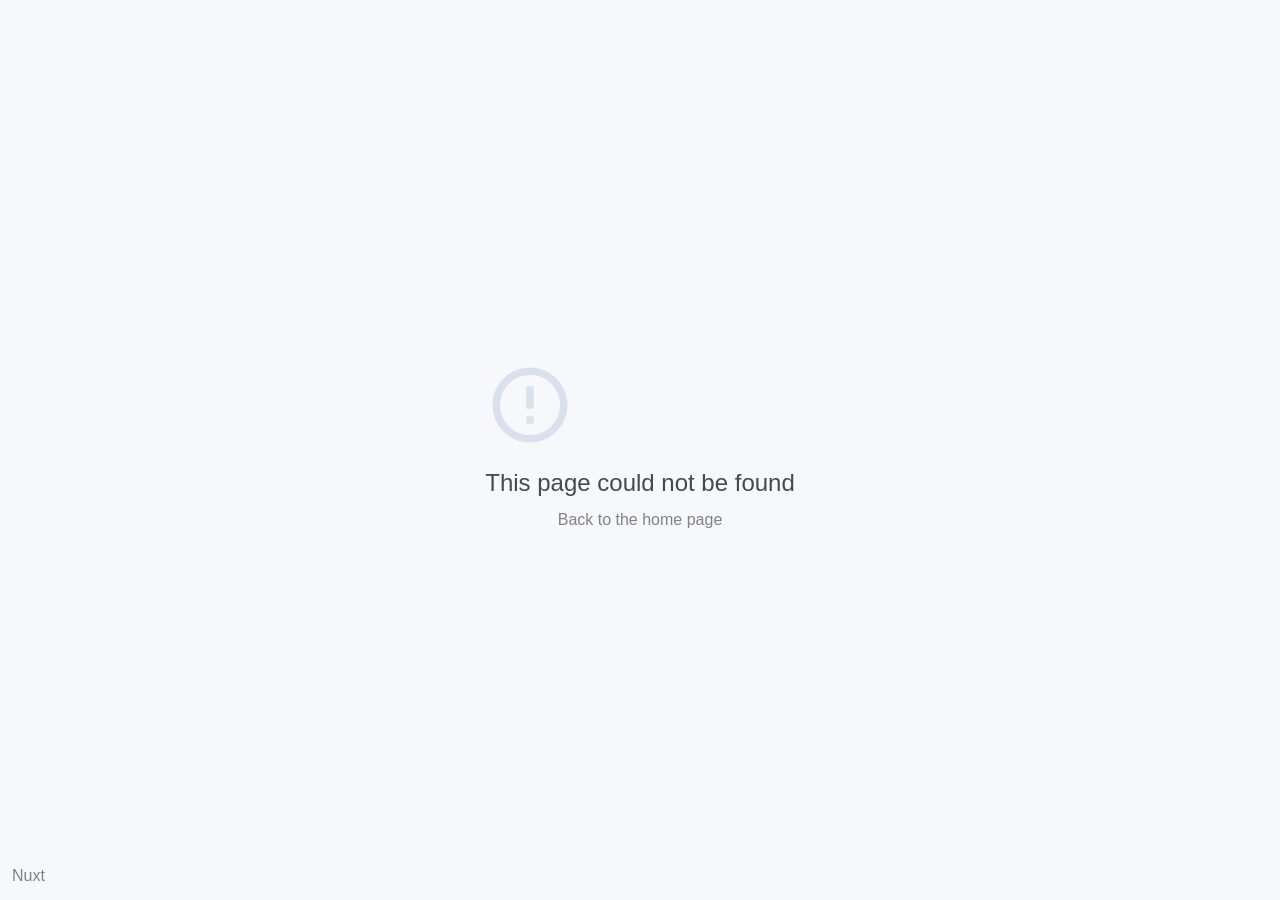
==== about/index.html @ 70c76ecb "Deploying to gh-pages from @ ExEr7um/exer7um.github.io@4873be2a1a070b3de719ade118080b0129352e33 🚀" ====
<!doctype html>
<html>
  <head>
    <title>exer7um.github.io</title><meta data-n-head="1" charset="utf-8"><meta data-n-head="1" name="viewport" content="width=device-width,initial-scale=1"><meta data-n-head="1" name="google-site-verification" content="YXzxEGAF3ahAAqmvvXPdeFxApY0wrxeFvTq2JXASDyE"><meta data-n-head="1" data-hid="description" name="description" content="Я фронтенд-разработчик из Москвы, пишу сайты на Nuxt, делаю дизайн в Sketch."><link data-n-head="1" rel="icon" type="image/x-icon" href="/favicon.ico"><link rel="preload" href="/_nuxt/ba67b3e.js" as="script"><link rel="preload" href="/_nuxt/4267da4.js" as="script"><link rel="preload" href="/_nuxt/8fe17bd.js" as="script"><link rel="preload" href="/_nuxt/229a2c9.js" as="script">
  </head>
  <body>
    <div id="__nuxt"><style>#nuxt-loading{background:#fff;visibility:hidden;opacity:0;position:absolute;left:0;right:0;top:0;bottom:0;display:flex;justify-content:center;align-items:center;flex-direction:column;animation:nuxtLoadingIn 10s ease;-webkit-animation:nuxtLoadingIn 10s ease;animation-fill-mode:forwards;overflow:hidden}@keyframes nuxtLoadingIn{0%{visibility:hidden;opacity:0}20%{visibility:visible;opacity:0}100%{visibility:visible;opacity:1}}@-webkit-keyframes nuxtLoadingIn{0%{visibility:hidden;opacity:0}20%{visibility:visible;opacity:0}100%{visibility:visible;opacity:1}}#nuxt-loading>div,#nuxt-loading>div:after{border-radius:50%;width:5rem;height:5rem}#nuxt-loading>div{font-size:10px;position:relative;text-indent:-9999em;border:.5rem solid #f5f5f5;border-left:.5rem solid #d3d3d3;-webkit-transform:translateZ(0);-ms-transform:translateZ(0);transform:translateZ(0);-webkit-animation:nuxtLoading 1.1s infinite linear;animation:nuxtLoading 1.1s infinite linear}#nuxt-loading.error>div{border-left:.5rem solid #ff4500;animation-duration:5s}@-webkit-keyframes nuxtLoading{0%{-webkit-transform:rotate(0);transform:rotate(0)}100%{-webkit-transform:rotate(360deg);transform:rotate(360deg)}}@keyframes nuxtLoading{0%{-webkit-transform:rotate(0);transform:rotate(0)}100%{-webkit-transform:rotate(360deg);transform:rotate(360deg)}}</style><script>window.addEventListener("error",function(){var e=document.getElementById("nuxt-loading");e&&(e.className+=" error")})</script><div id="nuxt-loading" aria-live="polite" role="status"><div>Loading...</div></div></div><script>window.__NUXT__={config:{_app:{basePath:"/",assetsPath:"/_nuxt/",cdnURL:null}}}</script>
  <script src="/_nuxt/ba67b3e.js"></script><script src="/_nuxt/4267da4.js"></script><script src="/_nuxt/8fe17bd.js"></script><script src="/_nuxt/229a2c9.js"></script></body>
</html>
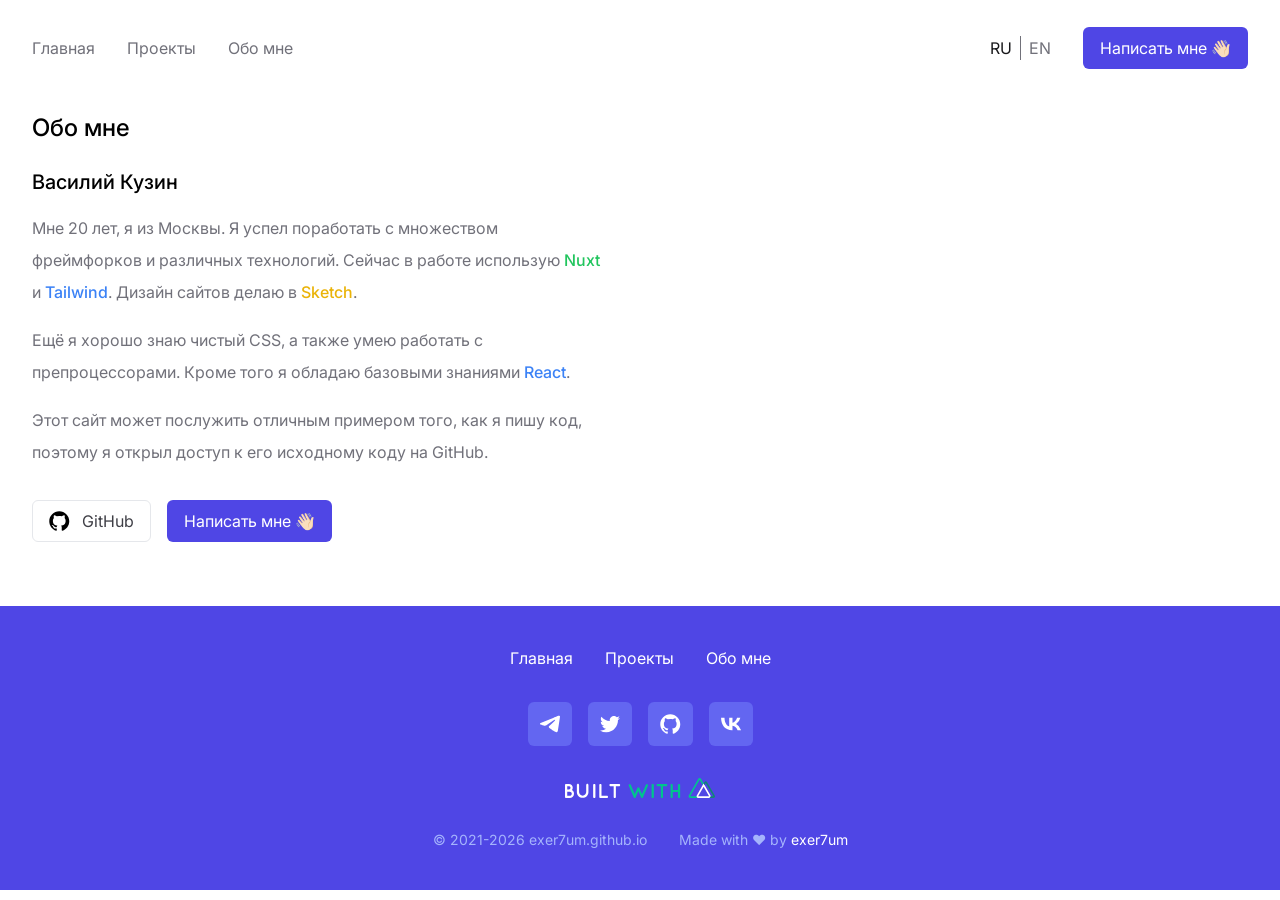
==== commit b9465949: "Deploying to gh-pages from @ ExEr7um/exer7um.github.io@df778b807d20e4845c335e596af7df854abe6a09 🚀" ====
--- a/about/index.html
+++ b/about/index.html
@@ -1,9 +1,40 @@
 <!doctype html>
-<html>
+<html data-n-head-ssr lang="ru-RU" data-n-head="%7B%22lang%22:%7B%22ssr%22:%22ru-RU%22%7D%7D">
   <head>
-    <title>exer7um.github.io</title><meta data-n-head="1" charset="utf-8"><meta data-n-head="1" name="viewport" content="width=device-width,initial-scale=1"><meta data-n-head="1" name="google-site-verification" content="YXzxEGAF3ahAAqmvvXPdeFxApY0wrxeFvTq2JXASDyE"><meta data-n-head="1" data-hid="description" name="description" content="Я фронтенд-разработчик из Москвы, пишу сайты на Nuxt, делаю дизайн в Sketch."><link data-n-head="1" rel="icon" type="image/x-icon" href="/favicon.ico"><link rel="preload" href="/_nuxt/ba67b3e.js" as="script"><link rel="preload" href="/_nuxt/4267da4.js" as="script"><link rel="preload" href="/_nuxt/8fe17bd.js" as="script"><link rel="preload" href="/_nuxt/229a2c9.js" as="script">
+    <title>Обо мне | exer7um.github.io</title><meta data-n-head="ssr" charset="utf-8"><meta data-n-head="ssr" name="viewport" content="width=device-width,initial-scale=1"><meta data-n-head="ssr" name="google-site-verification" content="YXzxEGAF3ahAAqmvvXPdeFxApY0wrxeFvTq2JXASDyE"><meta data-n-head="ssr" data-hid="description" name="description" content="Я фронтенд-разработчик из Москвы, пишу сайты на Nuxt, делаю дизайн в Sketch."><meta data-n-head="ssr" data-hid="i18n-og" property="og:locale" content="ru_RU"><meta data-n-head="ssr" data-hid="i18n-og-alt-en-US" property="og:locale:alternate" content="en_US"><link data-n-head="ssr" rel="icon" type="image/x-icon" href="/favicon.ico"><link data-n-head="ssr" data-hid="i18n-alt-ru" rel="alternate" href="https://exer7um.github.io/about" hreflang="ru"><link data-n-head="ssr" data-hid="i18n-alt-ru-RU" rel="alternate" href="https://exer7um.github.io/about" hreflang="ru-RU"><link data-n-head="ssr" data-hid="i18n-alt-en" rel="alternate" href="https://exer7um.github.io/en/about" hreflang="en"><link data-n-head="ssr" data-hid="i18n-alt-en-US" rel="alternate" href="https://exer7um.github.io/en/about" hreflang="en-US"><link data-n-head="ssr" data-hid="i18n-xd" rel="alternate" href="https://exer7um.github.io/about" hreflang="x-default"><link data-n-head="ssr" data-hid="i18n-can" rel="canonical" href="https://exer7um.github.io/about"><link rel="preload" href="/_nuxt/1008b7b.js" as="script"><link rel="preload" href="/_nuxt/827e7db.js" as="script"><link rel="preload" href="/_nuxt/d97f99a.js" as="script"><link rel="preload" href="/_nuxt/72a0e87.js" as="script"><link rel="preload" href="/_nuxt/f632c28.js" as="script"><style data-vue-ssr-id="17bc9ac2:0 10510ec3:0">/*! tailwindcss v3.0.23 | MIT License | https://tailwindcss.com*/*,::after,::before{box-sizing:border-box;border-width:0;border-style:solid;border-color:#e5e7eb}::after,::before{--tw-content:''}html{line-height:1.5;-webkit-text-size-adjust:100%;-moz-tab-size:4;-o-tab-size:4;tab-size:4;font-family:Inter,ui-sans-serif,system-ui}body{margin:0;line-height:inherit}hr{height:0;color:inherit;border-top-width:1px}abbr:where([title]){-webkit-text-decoration:underline dotted;text-decoration:underline dotted}h1,h2,h3,h4,h5,h6{font-size:inherit;font-weight:inherit}a{color:inherit;text-decoration:inherit}b,strong{font-weight:bolder}code,kbd,pre,samp{font-family:ui-monospace,SFMono-Regular,Menlo,Monaco,Consolas,"Liberation Mono","Courier New",monospace;font-size:1em}small{font-size:80%}sub,sup{font-size:75%;line-height:0;position:relative;vertical-align:baseline}sub{bottom:-.25em}sup{top:-.5em}table{text-indent:0;border-color:inherit;border-collapse:collapse}button,input,optgroup,select,textarea{font-family:inherit;font-size:100%;line-height:inherit;color:inherit;margin:0;padding:0}button,select{text-transform:none}[type=button],[type=reset],[type=submit],button{-webkit-appearance:button;background-color:transparent;background-image:none}:-moz-focusring{outline:auto}:-moz-ui-invalid{box-shadow:none}progress{vertical-align:baseline}::-webkit-inner-spin-button,::-webkit-outer-spin-button{height:auto}[type=search]{-webkit-appearance:textfield;outline-offset:-2px}::-webkit-search-decoration{-webkit-appearance:none}::-webkit-file-upload-button{-webkit-appearance:button;font:inherit}summary{display:list-item}blockquote,dd,dl,figure,h1,h2,h3,h4,h5,h6,hr,p,pre{margin:0}fieldset{margin:0;padding:0}legend{padding:0}menu,ol,ul{list-style:none;margin:0;padding:0}textarea{resize:vertical}input::-moz-placeholder,textarea::-moz-placeholder{opacity:1;color:#9ca3af}input:-ms-input-placeholder,textarea:-ms-input-placeholder{opacity:1;color:#9ca3af}input::placeholder,textarea::placeholder{opacity:1;color:#9ca3af}[role=button],button{cursor:pointer}:disabled{cursor:default}audio,canvas,embed,iframe,img,object,svg,video{display:block;vertical-align:middle}img,video{max-width:100%;height:auto}[hidden]{display:none}[multiple],[type=date],[type=datetime-local],[type=email],[type=month],[type=number],[type=password],[type=search],[type=tel],[type=text],[type=time],[type=url],[type=week],select,textarea{-webkit-appearance:none;-moz-appearance:none;appearance:none;background-color:#fff;border-color:#6b7280;border-width:1px;border-radius:0;padding-top:.5rem;padding-right:.75rem;padding-bottom:.5rem;padding-left:.75rem;font-size:1rem;line-height:1.5rem;--tw-shadow:0 0 #0000}[multiple]:focus,[type=date]:focus,[type=datetime-local]:focus,[type=email]:focus,[type=month]:focus,[type=number]:focus,[type=password]:focus,[type=search]:focus,[type=tel]:focus,[type=text]:focus,[type=time]:focus,[type=url]:focus,[type=week]:focus,select:focus,textarea:focus{outline:2px solid transparent;outline-offset:2px;--tw-ring-inset:var(--tw-empty, );/*!*//*!*/--tw-ring-offset-width:0px;--tw-ring-offset-color:#fff;--tw-ring-color:#2563eb;--tw-ring-offset-shadow:var(--tw-ring-inset) 0 0 0 var(--tw-ring-offset-width) var(--tw-ring-offset-color);--tw-ring-shadow:var(--tw-ring-inset) 0 0 0 calc(1px + var(--tw-ring-offset-width)) var(--tw-ring-color);box-shadow:var(--tw-ring-offset-shadow),var(--tw-ring-shadow),var(--tw-shadow);border-color:#2563eb}input::-moz-placeholder,textarea::-moz-placeholder{color:#6b7280;opacity:1}input:-ms-input-placeholder,textarea:-ms-input-placeholder{color:#6b7280;opacity:1}input::placeholder,textarea::placeholder{color:#6b7280;opacity:1}::-webkit-datetime-edit-fields-wrapper{padding:0}::-webkit-date-and-time-value{min-height:1.5em}::-webkit-datetime-edit,::-webkit-datetime-edit-day-field,::-webkit-datetime-edit-hour-field,::-webkit-datetime-edit-meridiem-field,::-webkit-datetime-edit-millisecond-field,::-webkit-datetime-edit-minute-field,::-webkit-datetime-edit-month-field,::-webkit-datetime-edit-second-field,::-webkit-datetime-edit-year-field{padding-top:0;padding-bottom:0}select{background-image:url("data:image/svg+xml,%3csvg xmlns='http://www.w3.org/2000/svg' fill='none' viewBox='0 0 20 20'%3e%3cpath stroke='%236b7280' stroke-linecap='round' stroke-linejoin='round' stroke-width='1.5' d='M6 8l4 4 4-4'/%3e%3c/svg%3e");background-position:right .5rem center;background-repeat:no-repeat;background-size:1.5em 1.5em;padding-right:2.5rem;-webkit-print-color-adjust:exact;color-adjust:exact}[multiple]{background-image:initial;background-position:initial;background-repeat:unset;background-size:initial;padding-right:.75rem;-webkit-print-color-adjust:unset;color-adjust:unset}[type=checkbox],[type=radio]{-webkit-appearance:none;-moz-appearance:none;appearance:none;padding:0;-webkit-print-color-adjust:exact;color-adjust:exact;display:inline-block;vertical-align:middle;background-origin:border-box;-webkit-user-select:none;-moz-user-select:none;-ms-user-select:none;user-select:none;flex-shrink:0;height:1rem;width:1rem;color:#2563eb;background-color:#fff;border-color:#6b7280;border-width:1px;--tw-shadow:0 0 #0000}[type=checkbox]{border-radius:0}[type=radio]{border-radius:100%}[type=checkbox]:focus,[type=radio]:focus{outline:2px solid transparent;outline-offset:2px;--tw-ring-inset:var(--tw-empty, );/*!*//*!*/--tw-ring-offset-width:2px;--tw-ring-offset-color:#fff;--tw-ring-color:#2563eb;--tw-ring-offset-shadow:var(--tw-ring-inset) 0 0 0 var(--tw-ring-offset-width) var(--tw-ring-offset-color);--tw-ring-shadow:var(--tw-ring-inset) 0 0 0 calc(2px + var(--tw-ring-offset-width)) var(--tw-ring-color);box-shadow:var(--tw-ring-offset-shadow),var(--tw-ring-shadow),var(--tw-shadow)}[type=checkbox]:checked,[type=radio]:checked{border-color:transparent;background-color:currentColor;background-size:100% 100%;background-position:center;background-repeat:no-repeat}[type=checkbox]:checked{background-image:url("data:image/svg+xml,%3csvg viewBox='0 0 16 16' fill='white' xmlns='http://www.w3.org/2000/svg'%3e%3cpath d='M12.207 4.793a1 1 0 010 1.414l-5 5a1 1 0 01-1.414 0l-2-2a1 1 0 011.414-1.414L6.5 9.086l4.293-4.293a1 1 0 011.414 0z'/%3e%3c/svg%3e")}[type=radio]:checked{background-image:url("data:image/svg+xml,%3csvg viewBox='0 0 16 16' fill='white' xmlns='http://www.w3.org/2000/svg'%3e%3ccircle cx='8' cy='8' r='3'/%3e%3c/svg%3e")}[type=checkbox]:checked:focus,[type=checkbox]:checked:hover,[type=radio]:checked:focus,[type=radio]:checked:hover{border-color:transparent;background-color:currentColor}[type=checkbox]:indeterminate{background-image:url("data:image/svg+xml,%3csvg xmlns='http://www.w3.org/2000/svg' fill='none' viewBox='0 0 16 16'%3e%3cpath stroke='white' stroke-linecap='round' stroke-linejoin='round' stroke-width='2' d='M4 8h8'/%3e%3c/svg%3e");border-color:transparent;background-color:currentColor;background-size:100% 100%;background-position:center;background-repeat:no-repeat}[type=checkbox]:indeterminate:focus,[type=checkbox]:indeterminate:hover{border-color:transparent;background-color:currentColor}[type=file]{background:unset;border-color:inherit;border-width:0;border-radius:0;padding:0;font-size:unset;line-height:inherit}[type=file]:focus{outline:1px auto -webkit-focus-ring-color}*{transition-property:color,background-color,border-color,fill,stroke,opacity,box-shadow,transform,filter,-webkit-text-decoration-color,-webkit-backdrop-filter;transition-property:color,background-color,border-color,text-decoration-color,fill,stroke,opacity,box-shadow,transform,filter,backdrop-filter;transition-property:color,background-color,border-color,text-decoration-color,fill,stroke,opacity,box-shadow,transform,filter,backdrop-filter,-webkit-text-decoration-color,-webkit-backdrop-filter;transition-timing-function:cubic-bezier(.4,0,.2,1);transition-duration:150ms}@media (prefers-color-scheme:dark){body{--tw-bg-opacity:1;background-color:rgb(24 24 27 / var(--tw-bg-opacity))}}h1{font-size:2.25rem;line-height:2.5rem;font-weight:500}@media (prefers-color-scheme:dark){h1{--tw-text-opacity:1;color:rgb(255 255 255 / var(--tw-text-opacity))}}h2{font-size:1.5rem;line-height:2rem;font-weight:500}@media (prefers-color-scheme:dark){h2{--tw-text-opacity:1;color:rgb(255 255 255 / var(--tw-text-opacity))}}h3{font-size:1.25rem;line-height:1.75rem;font-weight:500}@media (prefers-color-scheme:dark){h3{--tw-text-opacity:1;color:rgb(255 255 255 / var(--tw-text-opacity))}}h4{font-size:1.125rem;line-height:1.75rem;font-weight:500}@media (prefers-color-scheme:dark){h4{--tw-text-opacity:1;color:rgb(255 255 255 / var(--tw-text-opacity))}}p{line-height:2;--tw-text-opacity:1;color:rgb(113 113 122 / var(--tw-text-opacity))}@media (prefers-color-scheme:dark){p{--tw-text-opacity:1;color:rgb(161 161 170 / var(--tw-text-opacity))}}*,::after,::before{--tw-translate-x:0;--tw-translate-y:0;--tw-rotate:0;--tw-skew-x:0;--tw-skew-y:0;--tw-scale-x:1;--tw-scale-y:1;--tw-scroll-snap-strictness:proximity;--tw-ring-offset-width:0px;--tw-ring-offset-color:#fff;--tw-ring-color:rgb(59 130 246 / 0.5);--tw-ring-offset-shadow:0 0 #0000;--tw-ring-shadow:0 0 #0000;--tw-shadow:0 0 #0000;--tw-shadow-colored:0 0 #0000}.container{width:100%;margin-right:auto;margin-left:auto;padding-right:2rem;padding-left:2rem}@media (min-width:640px){.container{max-width:640px}}@media (min-width:768px){.container{max-width:768px}}@media (min-width:1024px){.container{max-width:1024px}}@media (min-width:1280px){.container{max-width:1280px}}@media (min-width:1536px){.container{max-width:1536px}}.static{position:static}.fixed{position:fixed}.absolute{position:absolute}.relative{position:relative}.inset-0{top:0;right:0;bottom:0;left:0}.top-full{top:100%}.left-0{left:0}.z-20{z-index:20}.z-10{z-index:10}.col-span-1{grid-column:span 1/span 1}.my-4{margin-top:1rem;margin-bottom:1rem}.my-16{margin-top:4rem;margin-bottom:4rem}.mt-6{margin-top:1.5rem}.mt-4{margin-top:1rem}.mt-8{margin-top:2rem}.mr-3{margin-right:.75rem}.mb-6{margin-bottom:1.5rem}.-ml-2{margin-left:-.5rem}.mt-3{margin-top:.75rem}.ml-1{margin-left:.25rem}.mb-7{margin-bottom:1.75rem}.mt-16{margin-top:4rem}.mr-6{margin-right:1.5rem}.mb-4{margin-bottom:1rem}.mb-8{margin-bottom:2rem}.mb-1{margin-bottom:.25rem}.flex{display:flex}.inline-flex{display:inline-flex}.grid{display:grid}.hidden{display:none}.aspect-square{aspect-ratio:1/1}.h-full{height:100%}.h-40{height:10rem}.h-7{height:1.75rem}.h-4{height:1rem}.h-6{height:1.5rem}.h-5{height:1.25rem}.h-24{height:6rem}.h-12{height:3rem}.max-h-full{max-height:100%}.min-h-\[10rem\]{min-height:10rem}.w-full{width:100%}.w-3\/4{width:75%}.w-1\/2{width:50%}.w-12{width:3rem}.w-28{width:7rem}.w-max{width:-webkit-max-content;width:-moz-max-content;width:max-content}.w-4{width:1rem}.w-6{width:1.5rem}.w-5{width:1.25rem}.max-w-xl{max-width:36rem}.max-w-full{max-width:100%}.max-w-xs{max-width:20rem}.max-w-sm{max-width:24rem}.transform{transform:translate(var(--tw-translate-x),var(--tw-translate-y)) rotate(var(--tw-rotate)) skewX(var(--tw-skew-x)) skewY(var(--tw-skew-y)) scaleX(var(--tw-scale-x)) scaleY(var(--tw-scale-y))}@-webkit-keyframes pulse{50%{opacity:.5}}@keyframes pulse{50%{opacity:.5}}.animate-pulse{-webkit-animation:pulse 2s cubic-bezier(.4,0,.6,1) infinite;animation:pulse 2s cubic-bezier(.4,0,.6,1) infinite}@-webkit-keyframes spin{to{transform:rotate(360deg)}}@keyframes spin{to{transform:rotate(360deg)}}.animate-spin{-webkit-animation:spin 1s linear infinite;animation:spin 1s linear infinite}.cursor-pointer{cursor:pointer}.cursor-default{cursor:default}.select-none{-webkit-user-select:none;-moz-user-select:none;-ms-user-select:none;user-select:none}.resize-none{resize:none}.grid-cols-1{grid-template-columns:repeat(1,minmax(0,1fr))}.flex-col{flex-direction:column}.flex-wrap{flex-wrap:wrap}.items-start{align-items:flex-start}.items-center{align-items:center}.justify-center{justify-content:center}.justify-between{justify-content:space-between}.justify-around{justify-content:space-around}.gap-4{gap:1rem}.gap-x-4{-moz-column-gap:1rem;column-gap:1rem}.gap-x-2{-moz-column-gap:.5rem;column-gap:.5rem}.gap-y-8{row-gap:2rem}.gap-y-4{row-gap:1rem}.gap-x-0{-moz-column-gap:0;column-gap:0}.gap-y-6{row-gap:1.5rem}.divide-x>:not([hidden])~:not([hidden]){--tw-divide-x-reverse:0;border-right-width:calc(1px * var(--tw-divide-x-reverse));border-left-width:calc(1px * calc(1 - var(--tw-divide-x-reverse)))}.divide-zinc-500>:not([hidden])~:not([hidden]){--tw-divide-opacity:1;border-color:rgb(113 113 122 / var(--tw-divide-opacity))}.overflow-hidden{overflow:hidden}.rounded-md{border-radius:.375rem}.rounded-xl{border-radius:.75rem}.rounded-full{border-radius:9999px}.rounded-t-md{border-top-left-radius:.375rem;border-top-right-radius:.375rem}.border{border-width:1px}.border-b{border-bottom-width:1px}.border-transparent{border-color:transparent}.bg-white{--tw-bg-opacity:1;background-color:rgb(255 255 255 / var(--tw-bg-opacity))}.bg-indigo-500{--tw-bg-opacity:1;background-color:rgb(99 102 241 / var(--tw-bg-opacity))}.bg-zinc-200{--tw-bg-opacity:1;background-color:rgb(228 228 231 / var(--tw-bg-opacity))}.bg-indigo-600{--tw-bg-opacity:1;background-color:rgb(79 70 229 / var(--tw-bg-opacity))}.bg-zinc-500\/30{background-color:rgb(113 113 122 / .3)}.bg-red-100{--tw-bg-opacity:1;background-color:rgb(254 226 226 / var(--tw-bg-opacity))}.bg-green-100{--tw-bg-opacity:1;background-color:rgb(220 252 231 / var(--tw-bg-opacity))}.bg-zinc-100{--tw-bg-opacity:1;background-color:rgb(244 244 245 / var(--tw-bg-opacity))}.fill-current{fill:currentColor}.p-3{padding:.75rem}.p-8{padding:2rem}.p-5{padding:1.25rem}.p-0\.5{padding:.125rem}.p-0{padding:0}.py-2{padding-top:.5rem;padding-bottom:.5rem}.px-4{padding-left:1rem;padding-right:1rem}.px-3{padding-left:.75rem;padding-right:.75rem}.py-10{padding-top:2.5rem;padding-bottom:2.5rem}.px-2{padding-left:.5rem;padding-right:.5rem}.py-1{padding-top:.25rem;padding-bottom:.25rem}.px-6{padding-left:1.5rem;padding-right:1.5rem}.py-12{padding-top:3rem;padding-bottom:3rem}.pt-2{padding-top:.5rem}.pb-8{padding-bottom:2rem}.text-center{text-align:center}.text-sm{font-size:.875rem;line-height:1.25rem}.text-xl{font-size:1.25rem;line-height:1.75rem}.font-medium{font-weight:500}.font-normal{font-weight:400}.text-green-500{--tw-text-opacity:1;color:rgb(34 197 94 / var(--tw-text-opacity))}.text-blue-500{--tw-text-opacity:1;color:rgb(59 130 246 / var(--tw-text-opacity))}.text-yellow-500{--tw-text-opacity:1;color:rgb(234 179 8 / var(--tw-text-opacity))}.text-zinc-700{--tw-text-opacity:1;color:rgb(63 63 70 / var(--tw-text-opacity))}.text-black{--tw-text-opacity:1;color:rgb(0 0 0 / var(--tw-text-opacity))}.text-white{--tw-text-opacity:1;color:rgb(255 255 255 / var(--tw-text-opacity))}.text-zinc-400{--tw-text-opacity:1;color:rgb(161 161 170 / var(--tw-text-opacity))}.text-indigo-600{--tw-text-opacity:1;color:rgb(79 70 229 / var(--tw-text-opacity))}.text-red-500{--tw-text-opacity:1;color:rgb(239 68 68 / var(--tw-text-opacity))}.text-red-700{--tw-text-opacity:1;color:rgb(185 28 28 / var(--tw-text-opacity))}.text-indigo-300{--tw-text-opacity:1;color:rgb(165 180 252 / var(--tw-text-opacity))}.text-zinc-500{--tw-text-opacity:1;color:rgb(113 113 122 / var(--tw-text-opacity))}.\!text-zinc-900{--tw-text-opacity:1!important;color:rgb(24 24 27 / var(--tw-text-opacity))!important}.text-zinc-900{--tw-text-opacity:1;color:rgb(24 24 27 / var(--tw-text-opacity))}.text-green-700{--tw-text-opacity:1;color:rgb(21 128 61 / var(--tw-text-opacity))}.opacity-25{opacity:.25}.opacity-75{opacity:.75}.backdrop-blur{--tw-backdrop-blur:blur(8px);-webkit-backdrop-filter:var(--tw-backdrop-blur) var(--tw-backdrop-brightness) var(--tw-backdrop-contrast) var(--tw-backdrop-grayscale) var(--tw-backdrop-hue-rotate) var(--tw-backdrop-invert) var(--tw-backdrop-opacity) var(--tw-backdrop-saturate) var(--tw-backdrop-sepia);backdrop-filter:var(--tw-backdrop-blur) var(--tw-backdrop-brightness) var(--tw-backdrop-contrast) var(--tw-backdrop-grayscale) var(--tw-backdrop-hue-rotate) var(--tw-backdrop-invert) var(--tw-backdrop-opacity) var(--tw-backdrop-saturate) var(--tw-backdrop-sepia)}.transition{transition-property:color,background-color,border-color,fill,stroke,opacity,box-shadow,transform,filter,-webkit-text-decoration-color,-webkit-backdrop-filter;transition-property:color,background-color,border-color,text-decoration-color,fill,stroke,opacity,box-shadow,transform,filter,backdrop-filter;transition-property:color,background-color,border-color,text-decoration-color,fill,stroke,opacity,box-shadow,transform,filter,backdrop-filter,-webkit-text-decoration-color,-webkit-backdrop-filter;transition-timing-function:cubic-bezier(.4,0,.2,1);transition-duration:150ms}.page-enter-active,.page-leave-active{transition-property:color,background-color,border-color,fill,stroke,opacity,box-shadow,transform,filter,-webkit-text-decoration-color,-webkit-backdrop-filter;transition-property:color,background-color,border-color,text-decoration-color,fill,stroke,opacity,box-shadow,transform,filter,backdrop-filter;transition-property:color,background-color,border-color,text-decoration-color,fill,stroke,opacity,box-shadow,transform,filter,backdrop-filter,-webkit-text-decoration-color,-webkit-backdrop-filter;transition-timing-function:cubic-bezier(.4,0,.2,1);transition-duration:150ms}.page-enter,.page-leave-active{--tw-scale-x:.75;--tw-scale-y:.75;transform:translate(var(--tw-translate-x),var(--tw-translate-y)) rotate(var(--tw-rotate)) skewX(var(--tw-skew-x)) skewY(var(--tw-skew-y)) scaleX(var(--tw-scale-x)) scaleY(var(--tw-scale-y));opacity:0}.popup-enter-active,.popup-leave-active{transition-property:color,background-color,border-color,fill,stroke,opacity,box-shadow,transform,filter,-webkit-text-decoration-color,-webkit-backdrop-filter;transition-property:color,background-color,border-color,text-decoration-color,fill,stroke,opacity,box-shadow,transform,filter,backdrop-filter;transition-property:color,background-color,border-color,text-decoration-color,fill,stroke,opacity,box-shadow,transform,filter,backdrop-filter,-webkit-text-decoration-color,-webkit-backdrop-filter;transition-timing-function:cubic-bezier(.4,0,.2,1);transition-duration:150ms}.popup-enter,.popup-leave-to{opacity:0}.popup-enter-active .bg-white,.popup-leave-active .bg-white{transition-property:color,background-color,border-color,fill,stroke,opacity,box-shadow,transform,filter,-webkit-text-decoration-color,-webkit-backdrop-filter;transition-property:color,background-color,border-color,text-decoration-color,fill,stroke,opacity,box-shadow,transform,filter,backdrop-filter;transition-property:color,background-color,border-color,text-decoration-color,fill,stroke,opacity,box-shadow,transform,filter,backdrop-filter,-webkit-text-decoration-color,-webkit-backdrop-filter;transition-timing-function:cubic-bezier(.4,0,.2,1);transition-duration:150ms}.popup-enter .bg-white,.popup-leave-to .bg-white{--tw-scale-x:0;--tw-scale-y:0;transform:translate(var(--tw-translate-x),var(--tw-translate-y)) rotate(var(--tw-rotate)) skewX(var(--tw-skew-x)) skewY(var(--tw-skew-y)) scaleX(var(--tw-scale-x)) scaleY(var(--tw-scale-y));opacity:0}.hover\:bg-zinc-50:hover{--tw-bg-opacity:1;background-color:rgb(250 250 250 / var(--tw-bg-opacity))}.hover\:bg-indigo-400:hover{--tw-bg-opacity:1;background-color:rgb(129 140 248 / var(--tw-bg-opacity))}.hover\:bg-indigo-700:hover{--tw-bg-opacity:1;background-color:rgb(67 56 202 / var(--tw-bg-opacity))}.hover\:text-indigo-800:hover{--tw-text-opacity:1;color:rgb(55 48 163 / var(--tw-text-opacity))}.hover\:text-zinc-300:hover{--tw-text-opacity:1;color:rgb(212 212 216 / var(--tw-text-opacity))}.hover\:text-zinc-900:hover{--tw-text-opacity:1;color:rgb(24 24 27 / var(--tw-text-opacity))}.focus\:border-indigo-600:focus{--tw-border-opacity:1;border-color:rgb(79 70 229 / var(--tw-border-opacity))}.focus\:ring-indigo-600:focus{--tw-ring-opacity:1;--tw-ring-color:rgb(79 70 229 / var(--tw-ring-opacity))}.disabled\:cursor-not-allowed:disabled{cursor:not-allowed}.disabled\:opacity-50:disabled{opacity:.5}.group:hover .group-hover\:text-indigo-800{--tw-text-opacity:1;color:rgb(55 48 163 / var(--tw-text-opacity))}@media (prefers-color-scheme:dark){.dark\:border-0{border-width:0}.dark\:border-transparent{border-color:transparent}.dark\:border-zinc-600{--tw-border-opacity:1;border-color:rgb(82 82 91 / var(--tw-border-opacity))}.dark\:bg-zinc-800{--tw-bg-opacity:1;background-color:rgb(39 39 42 / var(--tw-bg-opacity))}.dark\:bg-zinc-900{--tw-bg-opacity:1;background-color:rgb(24 24 27 / var(--tw-bg-opacity))}.dark\:bg-zinc-700{--tw-bg-opacity:1;background-color:rgb(63 63 70 / var(--tw-bg-opacity))}.dark\:bg-indigo-700{--tw-bg-opacity:1;background-color:rgb(67 56 202 / var(--tw-bg-opacity))}.dark\:bg-zinc-900\/30{background-color:rgb(24 24 27 / .3)}.dark\:bg-red-800{--tw-bg-opacity:1;background-color:rgb(153 27 27 / var(--tw-bg-opacity))}.dark\:bg-green-800{--tw-bg-opacity:1;background-color:rgb(22 101 52 / var(--tw-bg-opacity))}.dark\:text-green-400{--tw-text-opacity:1;color:rgb(74 222 128 / var(--tw-text-opacity))}.dark\:text-blue-400{--tw-text-opacity:1;color:rgb(96 165 250 / var(--tw-text-opacity))}.dark\:text-yellow-400{--tw-text-opacity:1;color:rgb(250 204 21 / var(--tw-text-opacity))}.dark\:text-zinc-300{--tw-text-opacity:1;color:rgb(212 212 216 / var(--tw-text-opacity))}.dark\:text-white{--tw-text-opacity:1;color:rgb(255 255 255 / var(--tw-text-opacity))}.dark\:text-indigo-400{--tw-text-opacity:1;color:rgb(129 140 248 / var(--tw-text-opacity))}.dark\:text-red-400{--tw-text-opacity:1;color:rgb(248 113 113 / var(--tw-text-opacity))}.dark\:text-red-300{--tw-text-opacity:1;color:rgb(252 165 165 / var(--tw-text-opacity))}.dark\:text-zinc-400{--tw-text-opacity:1;color:rgb(161 161 170 / var(--tw-text-opacity))}.dark\:\!text-zinc-100{--tw-text-opacity:1!important;color:rgb(244 244 245 / var(--tw-text-opacity))!important}.dark\:text-red-200{--tw-text-opacity:1;color:rgb(254 202 202 / var(--tw-text-opacity))}.dark\:text-green-200{--tw-text-opacity:1;color:rgb(187 247 208 / var(--tw-text-opacity))}.dark\:placeholder-zinc-400::-moz-placeholder{--tw-placeholder-opacity:1;color:rgb(161 161 170 / var(--tw-placeholder-opacity))}.dark\:placeholder-zinc-400:-ms-input-placeholder{--tw-placeholder-opacity:1;color:rgb(161 161 170 / var(--tw-placeholder-opacity))}.dark\:placeholder-zinc-400::placeholder{--tw-placeholder-opacity:1;color:rgb(161 161 170 / var(--tw-placeholder-opacity))}.dark\:hover\:bg-zinc-700:hover{--tw-bg-opacity:1;background-color:rgb(63 63 70 / var(--tw-bg-opacity))}.dark\:hover\:bg-zinc-600:hover{--tw-bg-opacity:1;background-color:rgb(82 82 91 / var(--tw-bg-opacity))}.dark\:hover\:bg-indigo-600:hover{--tw-bg-opacity:1;background-color:rgb(79 70 229 / var(--tw-bg-opacity))}.dark\:hover\:text-indigo-300:hover{--tw-text-opacity:1;color:rgb(165 180 252 / var(--tw-text-opacity))}.dark\:hover\:text-zinc-100:hover{--tw-text-opacity:1;color:rgb(244 244 245 / var(--tw-text-opacity))}.dark\:focus\:border-indigo-500:focus{--tw-border-opacity:1;border-color:rgb(99 102 241 / var(--tw-border-opacity))}.dark\:focus\:ring-indigo-500:focus{--tw-ring-opacity:1;--tw-ring-color:rgb(99 102 241 / var(--tw-ring-opacity))}.group:hover .dark\:group-hover\:text-indigo-300{--tw-text-opacity:1;color:rgb(165 180 252 / var(--tw-text-opacity))}}@media (min-width:640px){.sm\:grid-cols-2{grid-template-columns:repeat(2,minmax(0,1fr))}}@media (min-width:768px){.md\:col-span-2{grid-column:span 2/span 2}.md\:flex{display:flex}.md\:hidden{display:none}.md\:w-max{width:-webkit-max-content;width:-moz-max-content;width:max-content}.md\:grid-cols-2{grid-template-columns:repeat(2,minmax(0,1fr))}.md\:flex-row{flex-direction:row}.md\:gap-x-8{-moz-column-gap:2rem;column-gap:2rem}.md\:gap-y-0{row-gap:0}.md\:p-0{padding:0}}@media (min-width:1024px){.lg\:flex{display:flex}.lg\:hidden{display:none}}@media (min-width:1280px){.xl\:grid-cols-4{grid-template-columns:repeat(4,minmax(0,1fr))}}.nuxt-link-exact-active.not-white[data-v-19045208]{--tw-text-opacity:1;color:rgb(24 24 27 / var(--tw-text-opacity))}@media (prefers-color-scheme:dark){.nuxt-link-exact-active.not-white[data-v-19045208]{--tw-text-opacity:1;color:rgb(244 244 245 / var(--tw-text-opacity))}}</style><link rel="preload" href="/_nuxt/static/1669630104/about/state.js" as="script"><link rel="preload" href="/_nuxt/static/1669630104/about/payload.js" as="script"><link rel="preload" href="/_nuxt/static/1669630104/manifest.js" as="script">
   </head>
   <body>
-    <div id="__nuxt"><style>#nuxt-loading{background:#fff;visibility:hidden;opacity:0;position:absolute;left:0;right:0;top:0;bottom:0;display:flex;justify-content:center;align-items:center;flex-direction:column;animation:nuxtLoadingIn 10s ease;-webkit-animation:nuxtLoadingIn 10s ease;animation-fill-mode:forwards;overflow:hidden}@keyframes nuxtLoadingIn{0%{visibility:hidden;opacity:0}20%{visibility:visible;opacity:0}100%{visibility:visible;opacity:1}}@-webkit-keyframes nuxtLoadingIn{0%{visibility:hidden;opacity:0}20%{visibility:visible;opacity:0}100%{visibility:visible;opacity:1}}#nuxt-loading>div,#nuxt-loading>div:after{border-radius:50%;width:5rem;height:5rem}#nuxt-loading>div{font-size:10px;position:relative;text-indent:-9999em;border:.5rem solid #f5f5f5;border-left:.5rem solid #d3d3d3;-webkit-transform:translateZ(0);-ms-transform:translateZ(0);transform:translateZ(0);-webkit-animation:nuxtLoading 1.1s infinite linear;animation:nuxtLoading 1.1s infinite linear}#nuxt-loading.error>div{border-left:.5rem solid #ff4500;animation-duration:5s}@-webkit-keyframes nuxtLoading{0%{-webkit-transform:rotate(0);transform:rotate(0)}100%{-webkit-transform:rotate(360deg);transform:rotate(360deg)}}@keyframes nuxtLoading{0%{-webkit-transform:rotate(0);transform:rotate(0)}100%{-webkit-transform:rotate(360deg);transform:rotate(360deg)}}</style><script>window.addEventListener("error",function(){var e=document.getElementById("nuxt-loading");e&&(e.className+=" error")})</script><div id="nuxt-loading" aria-live="polite" role="status"><div>Loading...</div></div></div><script>window.__NUXT__={config:{_app:{basePath:"/",assetsPath:"/_nuxt/",cdnURL:null}}}</script>
-  <script src="/_nuxt/ba67b3e.js"></script><script src="/_nuxt/4267da4.js"></script><script src="/_nuxt/8fe17bd.js"></script><script src="/_nuxt/229a2c9.js"></script></body>
+    <div data-server-rendered="true" id="__nuxt"><div id="__layout"><div><header class="container relative flex h-24 items-center justify-between"><button to="" class="flex w-max items-center justify-center gap-x-2 rounded-md border py-2 px-4 lg:hidden text-zinc-700 hover:bg-zinc-50 dark:text-zinc-300 dark:bg-zinc-800 dark:border-transparent dark:hover:bg-zinc-700"><div class="flex items-center justify-center fill-current text-black dark:text-white"><svg xmlns="http://www.w3.org/2000/svg" class="h-5 w-5" fill="none" viewBox="0 0 24 24" stroke="currentColor"><path stroke-linecap="round" stroke-linejoin="round" stroke-width="2" d="M4 6h16M4 12h16M4 18h7"/></svg></div> <span>Меню</span></button> <!----> <nav class="flex hidden lg:flex md:gap-x-8" data-v-19045208><a href="/" class="nuxt-link-active not-white text-zinc-500 hover:text-zinc-900 dark:text-zinc-400 dark:hover:text-zinc-100 px-4 py-1 md:p-0" data-v-19045208>
+    Главная
+  </a><a href="/projects" class="not-white text-zinc-500 hover:text-zinc-900 dark:text-zinc-400 dark:hover:text-zinc-100 px-4 py-1 md:p-0" data-v-19045208>
+    Проекты
+  </a><a href="/about" aria-current="page" class="nuxt-link-exact-active nuxt-link-active not-white text-zinc-500 hover:text-zinc-900 dark:text-zinc-400 dark:hover:text-zinc-100 px-4 py-1 md:p-0" data-v-19045208>
+    Обо мне
+  </a></nav> <div class="flex items-center"><div class="mr-6 flex items-center divide-x divide-zinc-500 hidden md:flex"><a href="/about" aria-current="page" class="cursor-pointer px-2 text-zinc-500 hover:text-zinc-900 dark:hover:text-zinc-100 nuxt-link-exact-active nuxt-link-active !text-zinc-900 dark:!text-zinc-100">RU</a><a href="/en/about" class="cursor-pointer px-2 text-zinc-500 hover:text-zinc-900 dark:hover:text-zinc-100">EN</a></div> <div><a href="/message" class="flex w-max items-center justify-center gap-x-2 rounded-md border py-2 px-4 border-transparent text-white bg-indigo-600 hover:bg-indigo-700 dark:bg-indigo-700 dark:hover:bg-indigo-600"><!----> <span>Написать мне 👋🏻</span></a></div></div></header> <main><div class="container"><div class="mt-4"><h2>Обо мне</h2> <h3 class="mt-6">Василий Кузин</h3> <p class="mt-4 max-w-xl">
+    Мне
+    20
+    лет, я из Москвы. Я успел поработать с множеством фреймфорков и различных технологий. Сейчас в работе использую
+    <span class="font-medium text-green-500 dark:text-green-400">Nuxt</span>
+    и
+    <span class="font-medium text-blue-500 dark:text-blue-400">Tailwind</span>.
+    Дизайн сайтов делаю в
+    <span class="font-medium text-yellow-500 dark:text-yellow-400">Sketch</span>.
+  </p> <p class="mt-4 max-w-xl">
+    Ещё я хорошо знаю чистый CSS, а также умею работать с препроцессорами. Кроме того я обладаю базовыми знаниями
+    <span class="font-medium text-blue-500 dark:text-blue-400">React</span>.
+  </p> <p class="mt-4 max-w-xl">
+    Этот сайт может послужить отличным примером того, как я пишу код, поэтому я открыл доступ к его исходному коду на GitHub.
+  </p> <div class="mt-8 flex gap-x-4"><a href="https://github.com/ExEr7um/exer7um.github.io" target="_blank" class="flex items-center justify-center rounded-md border py-2 px-4 text-zinc-700 hover:bg-zinc-50 dark:border-transparent dark:bg-zinc-800 dark:text-zinc-300 dark:hover:bg-zinc-700"><div class="mr-3 fill-current text-black dark:text-white"><svg width="21" height="20" xmlns="http://www.w3.org/2000/svg"><path d="M10.26.193c-5.522 0-10 4.477-10 10 0 4.418 2.865 8.166 6.839 9.489.5.092.682-.217.682-.482 0-.237-.008-.866-.013-1.7-2.782.603-3.369-1.342-3.369-1.342-.454-1.155-1.11-1.462-1.11-1.462-.908-.62.069-.608.069-.608 1.003.07 1.531 1.03 1.531 1.03.892 1.529 2.341 1.087 2.91.831.092-.646.35-1.086.636-1.336-2.22-.253-4.555-1.11-4.555-4.943 0-1.091.39-1.984 1.029-2.683-.103-.253-.446-1.27.098-2.647 0 0 .84-.268 2.75 1.026a9.578 9.578 0 0 1 2.503-.337c.85.004 1.705.114 2.504.337C14.673 4.072 15.51 4.34 15.51 4.34c.546 1.377.203 2.394.1 2.647.64.699 1.028 1.592 1.028 2.683 0 3.842-2.339 4.687-4.566 4.935.359.309.678.919.678 1.852 0 1.336-.012 2.415-.012 2.743 0 .267.18.579.688.481 3.97-1.325 6.833-5.07 6.833-9.488 0-5.523-4.478-10-10-10"/></svg></div>
+      GitHub
+    </a> <a href="/message" class="flex w-max items-center justify-center gap-x-2 rounded-md border py-2 px-4 border-transparent text-white bg-indigo-600 hover:bg-indigo-700 dark:bg-indigo-700 dark:hover:bg-indigo-600"><!----> <span>Написать мне 👋🏻</span></a></div></div></div></main> <footer class="mt-16 bg-indigo-600 dark:bg-zinc-800"><div class="container flex flex-col items-center gap-y-8 py-10"><nav class="flex flex-wrap justify-around md:gap-x-8" data-v-19045208><a href="/" class="nuxt-link-active text-white hover:text-zinc-300 dark:text-zinc-400 dark:hover:text-zinc-100 px-4 py-1 md:p-0" data-v-19045208>
+    Главная
+  </a><a href="/projects" class="text-white hover:text-zinc-300 dark:text-zinc-400 dark:hover:text-zinc-100 px-4 py-1 md:p-0" data-v-19045208>
+    Проекты
+  </a><a href="/about" aria-current="page" class="nuxt-link-exact-active nuxt-link-active text-white hover:text-zinc-300 dark:text-zinc-400 dark:hover:text-zinc-100 px-4 py-1 md:p-0" data-v-19045208>
+    Обо мне
+  </a></nav> <div class="flex gap-x-4"><a target="_blank" href="https://t.me/exer7um" class="flex items-center justify-center rounded-md bg-indigo-500 p-3 hover:bg-indigo-400 dark:bg-zinc-700 dark:hover:bg-zinc-600"><div alt="Telegram" class="flex h-full w-full select-none items-center justify-center fill-current text-white"><svg width="20" height="18" xmlns="http://www.w3.org/2000/svg"><path d="M1.226 7.847 13.14 2.94c1.175-.512 5.164-2.15 5.164-2.15s1.84-.715 1.687 1.023c-.051.716-.46 3.221-.87 5.931l-1.278 8.028s-.102 1.176-.971 1.38c-.87.205-2.3-.716-2.557-.92-.204-.154-3.834-2.455-5.164-3.58-.358-.306-.767-.92.051-1.636a194.598 194.598 0 0 0 5.37-5.113c.613-.613 1.226-2.045-1.33-.306l-7.21 4.857s-.818.511-2.352.051C2.146 10.046.357 9.432.357 9.432s-1.227-.767.87-1.585Z"/></svg></div></a><a target="_blank" href="https://twitter.com/exer7um" class="flex items-center justify-center rounded-md bg-indigo-500 p-3 hover:bg-indigo-400 dark:bg-zinc-700 dark:hover:bg-zinc-600"><div alt="Twitter" class="flex h-full w-full select-none items-center justify-center fill-current text-white"><svg width="20" height="17" xmlns="http://www.w3.org/2000/svg"><path d="M20 1.925a8.232 8.232 0 0 1-2.357.644 4.103 4.103 0 0 0 1.802-2.27 8.222 8.222 0 0 1-2.605.996 4.104 4.104 0 0 0-6.99 3.742A11.64 11.64 0 0 1 1.392.749 4.09 4.09 0 0 0 .838 2.81c0 1.423.725 2.68 1.826 3.413A4.094 4.094 0 0 1 .806 5.71v.05a4.104 4.104 0 0 0 3.29 4.023 4.156 4.156 0 0 1-1.852.068 4.108 4.108 0 0 0 3.83 2.85A8.23 8.23 0 0 1 .98 14.459a8.84 8.84 0 0 1-.98-.056 11.611 11.611 0 0 0 6.29 1.843c7.546 0 11.672-6.25 11.672-11.672 0-.179-.003-.355-.012-.531a8.298 8.298 0 0 0 2.047-2.124l.003.006Z"/></svg></div></a><a target="_blank" href="https://github.com/exer7um" class="flex items-center justify-center rounded-md bg-indigo-500 p-3 hover:bg-indigo-400 dark:bg-zinc-700 dark:hover:bg-zinc-600"><div alt="GitHub" class="flex h-full w-full select-none items-center justify-center fill-current text-white"><svg width="21" height="20" xmlns="http://www.w3.org/2000/svg"><path d="M10.26.193c-5.522 0-10 4.477-10 10 0 4.418 2.865 8.166 6.839 9.489.5.092.682-.217.682-.482 0-.237-.008-.866-.013-1.7-2.782.603-3.369-1.342-3.369-1.342-.454-1.155-1.11-1.462-1.11-1.462-.908-.62.069-.608.069-.608 1.003.07 1.531 1.03 1.531 1.03.892 1.529 2.341 1.087 2.91.831.092-.646.35-1.086.636-1.336-2.22-.253-4.555-1.11-4.555-4.943 0-1.091.39-1.984 1.029-2.683-.103-.253-.446-1.27.098-2.647 0 0 .84-.268 2.75 1.026a9.578 9.578 0 0 1 2.503-.337c.85.004 1.705.114 2.504.337C14.673 4.072 15.51 4.34 15.51 4.34c.546 1.377.203 2.394.1 2.647.64.699 1.028 1.592 1.028 2.683 0 3.842-2.339 4.687-4.566 4.935.359.309.678.919.678 1.852 0 1.336-.012 2.415-.012 2.743 0 .267.18.579.688.481 3.97-1.325 6.833-5.07 6.833-9.488 0-5.523-4.478-10-10-10"/></svg></div></a><a target="_blank" href="https://vk.com/exer7um" class="flex items-center justify-center rounded-md bg-indigo-500 p-3 hover:bg-indigo-400 dark:bg-zinc-700 dark:hover:bg-zinc-600"><div alt="VK" class="flex h-full w-full select-none items-center justify-center fill-current text-white"><svg width="20" height="20" xmlns="http://www.w3.org/2000/svg" xml:space="preserve" style="fill-rule:evenodd;clip-rule:evenodd;stroke-linejoin:round;stroke-miterlimit:2"><path d="M12.98 17.5c-5.41 0-8.7-3.76-8.83-10H6.9c.09 4.59 2.18 6.53 3.78 6.93V7.5h2.62v3.96c1.55-.17 3.16-1.97 3.7-3.96h2.6a7.622 7.622 0 0 1-3.42 4.99 7.904 7.904 0 0 1 4.01 5.01h-2.84c-.6-1.9-2.07-3.37-4.05-3.57v3.57h-.32Z" style="fill-rule:nonzero" transform="translate(-5.112 -5.586) scale(1.24688)"/></svg></div></a></div> <a href="https://nuxtjs.org/" target="_blank"><img src="/_nuxt/img/c7993c2.svg" alt="Built with Nuxt" class="h-5"></a> <div class="flex flex-col items-center gap-y-4 md:flex-row md:gap-x-8 md:gap-y-0"><span class="text-sm text-indigo-300 dark:text-zinc-400">© 2021-2022
+        exer7um.github.io</span> <span class="text-sm text-indigo-300 dark:text-zinc-400">
+        Made with ❤️ by
+        <a href="https://exer7um.github.io" target="_blank" class="text-white hover:text-zinc-300">exer7um</a></span></div></div></footer></div></div></div><script defer src="/_nuxt/static/1669630104/about/state.js"></script><script src="/_nuxt/1008b7b.js" defer></script><script src="/_nuxt/f632c28.js" defer></script><script src="/_nuxt/827e7db.js" defer></script><script src="/_nuxt/d97f99a.js" defer></script><script src="/_nuxt/72a0e87.js" defer></script>
+  </body>
 </html>
